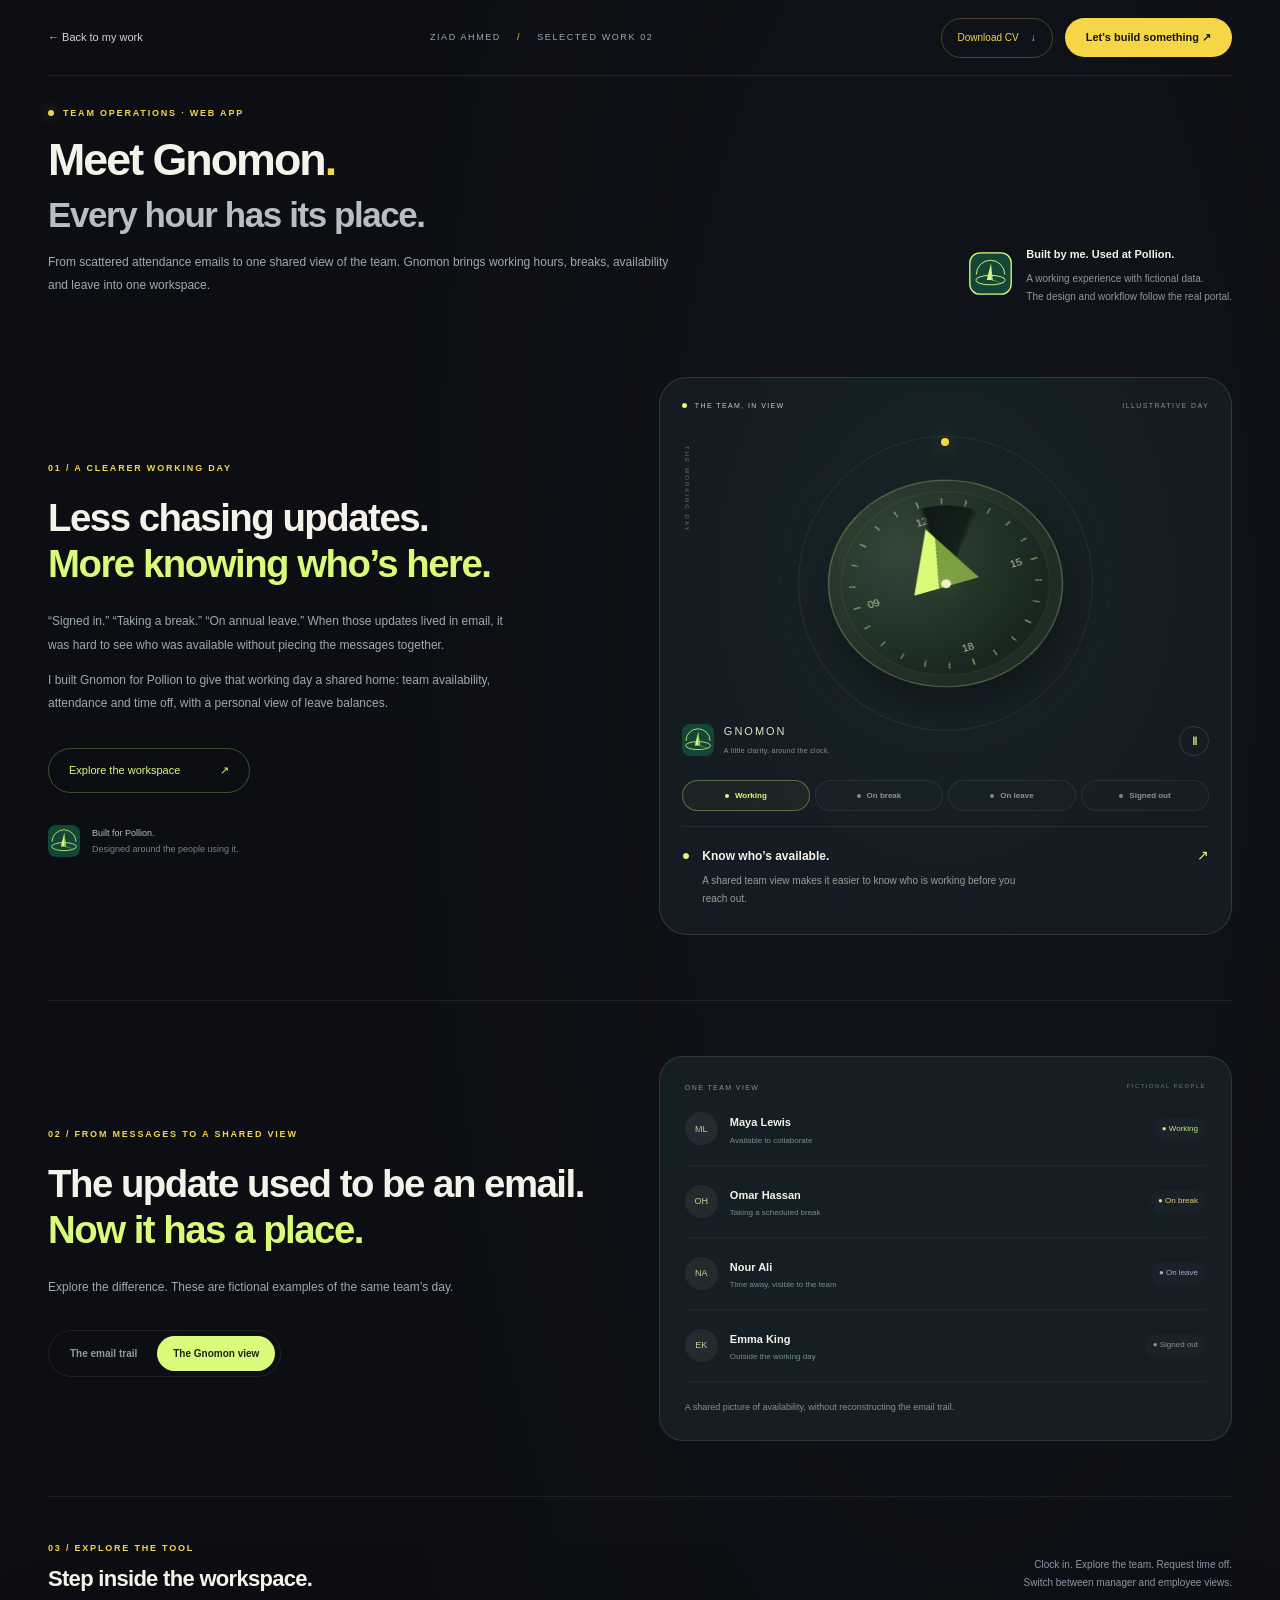
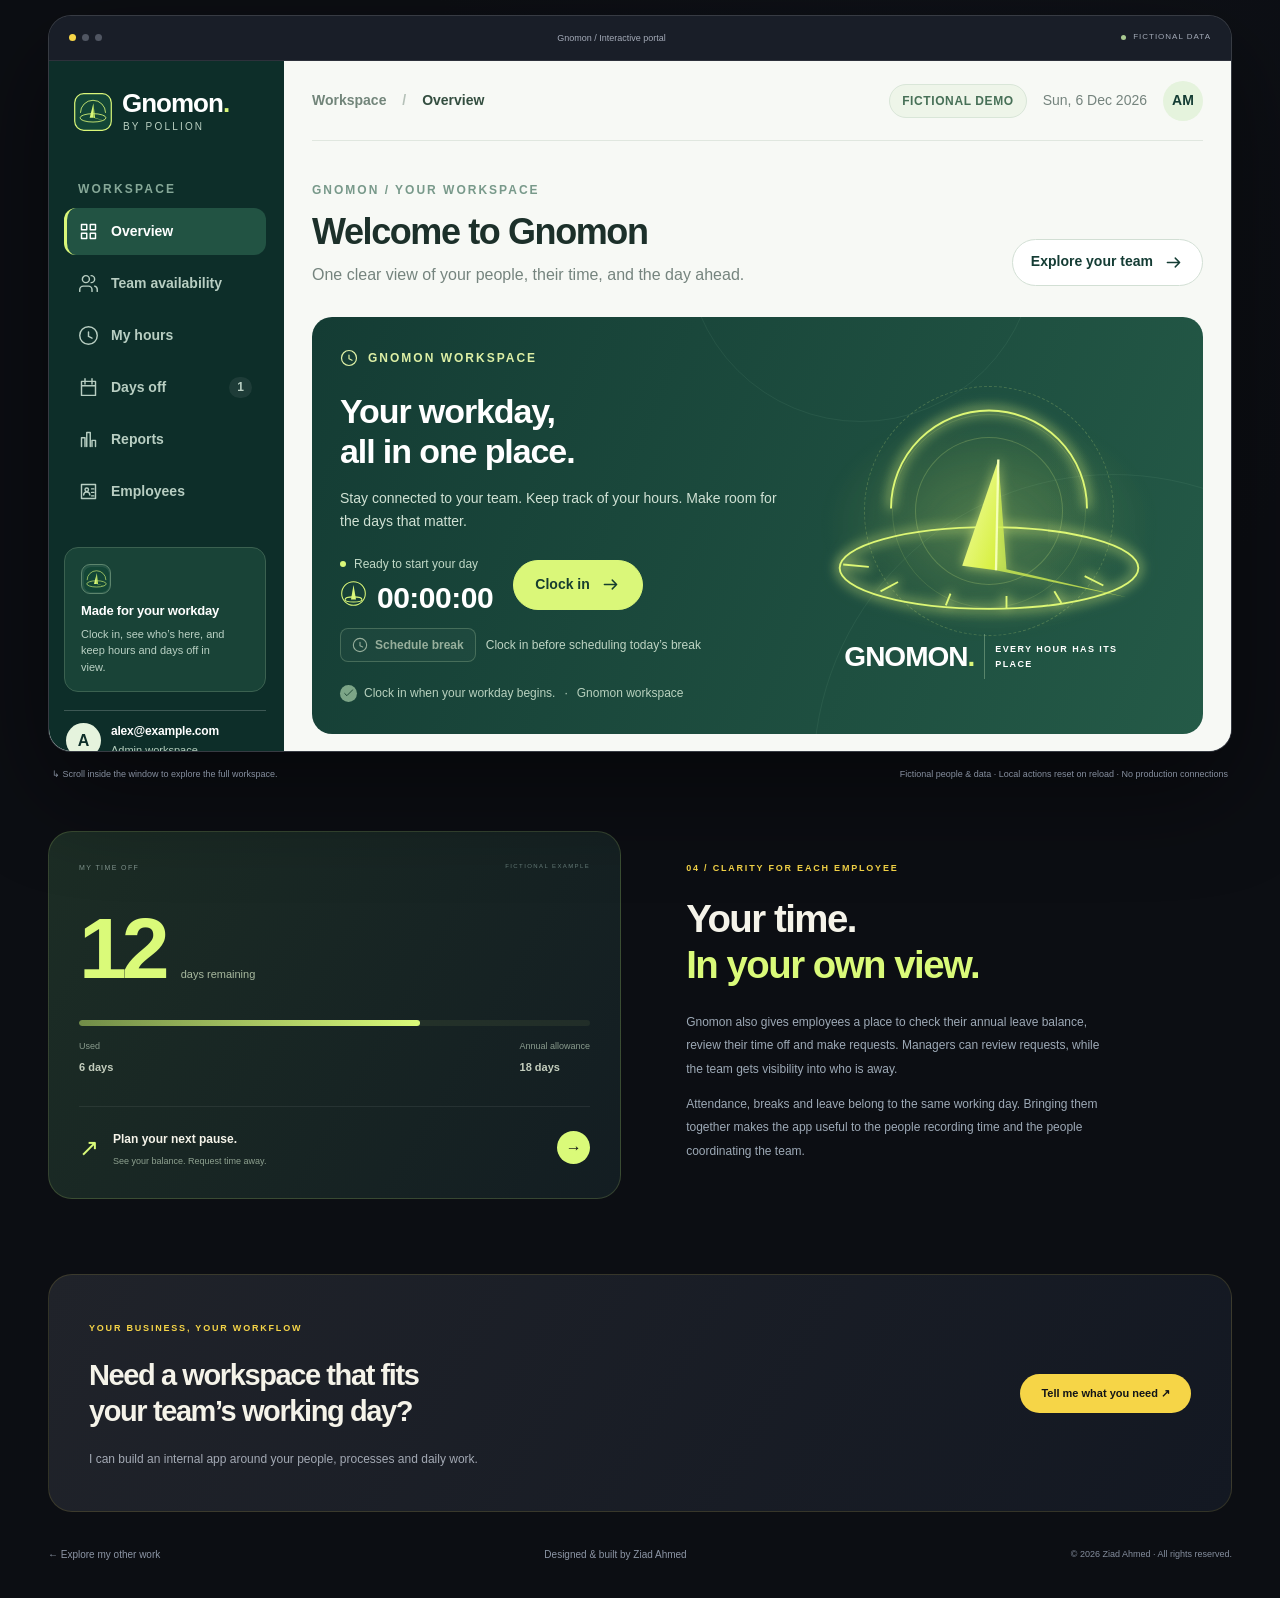
==== gnomon/index.html @ 4855fdbf "Add gnomon portfolio demo files" ====
<!doctype html>
<html lang="en"><head><meta charset="utf-8"><meta name="viewport" content="width=device-width,initial-scale=1"><meta name="theme-color" content="#0c0e13"><meta name="description" content="Explore Gnomon, the team operations app I built for Pollion, in an interactive portal with fictional data."><title>Gnomon — A system I built for Pollion | Ziad Ahmed</title><link rel="icon" href="mark-favicon.svg"><link rel="stylesheet" href="../pulse/showcase.css"><link rel="stylesheet" href="day-story.css"><script src="day-story.js" defer></script><script src="showcase.js" defer></script><link rel="stylesheet" href="../cv-download.css"></head>
<body><header class="page-nav"><a class="back" href="../index.html#systems">← Back to my work</a><span>ZIAD AHMED <i>/</i> SELECTED WORK 02</span><div class="page-nav-actions"><a class="page-cv" href="../downloads/Ziad-Ahmed-CV.pdf" download="Ziad-Ahmed-CV.pdf">Download CV <span aria-hidden="true">↓</span></a><a class="contact" href="mailto:ziadahmedabdulsalam4@gmail.com?subject=Let%27s%20build%20a%20tool%20like%20Gnomon">Let's build something ↗</a></div></header>
<main><section class="intro"><div class="intro-copy"><div class="eyebrow"><span></span> TEAM OPERATIONS · WEB APP</div><h1>Meet Gnomon<span>.</span><br><em>Every hour has its place.</em></h1><p>From scattered attendance emails to one shared view of the team. Gnomon brings working hours, breaks, availability and leave into one workspace.</p></div><aside class="built-for"><img src="mark-main.svg" alt="Gnomon logo"><div><strong>Built by me. Used at Pollion.</strong><p>A working experience with fictional data.<br>The design and workflow follow the real portal.</p></div></aside></section>
<section class="day-story" aria-labelledby="day-title">
<div class="day-copy"><span class="section-number">01 / A CLEARER WORKING DAY</span><h2 id="day-title">Less chasing updates.<br><span>More knowing who’s here.</span></h2><p>“Signed in.” “Taking a break.” “On annual leave.” When those updates lived in email, it was hard to see who was available without piecing the messages together.</p><p>I built Gnomon for Pollion to give that working day a shared home: team availability, attendance and time off, with a personal view of leave balances.</p><a class="day-cta" href="#workspace">Explore the workspace <span>↗</span></a><div class="day-credit"><img src="mark.svg" alt=""><span>Built for Pollion.<br><strong>Designed around the people using it.</strong></span></div></div>
<div class="day-observatory"><div class="observatory-top"><span><i></i> THE TEAM, IN VIEW</span><span>ILLUSTRATIVE DAY</span></div>
<div class="dial-stage"><div class="dial-orbit orbit-one"></div><div class="dial-orbit orbit-two"></div><span class="dial-word word-am">THE WORKING DAY</span><div class="sundial" role="img" aria-label="Animated Gnomon sundial representing a shared view of the working day"><div class="dial-ticks"></div><span class="dial-n n12">12</span><span class="dial-n n3">15</span><span class="dial-n n6">18</span><span class="dial-n n9">09</span><div class="dial-shadow"></div><div class="dial-gnomon"></div><div class="dial-hub"></div></div><div class="dial-sun"></div><div class="dial-label"><img src="mark.svg" alt=""><span>GNOMON<small>A little clarity, around the clock.</small></span></div><button class="dial-pause" aria-label="Pause sundial animation" aria-pressed="false">Ⅱ</button></div>
<div class="availability-selector" role="group" aria-label="Explore availability states"><button data-presence="active" aria-pressed="true"><i></i>Working</button><button data-presence="break" aria-pressed="false"><i></i>On break</button><button data-presence="leave" aria-pressed="false"><i></i>On leave</button><button data-presence="out" aria-pressed="false"><i></i>Signed out</button></div>
<div class="presence-reading" aria-live="polite"><span id="presence-symbol">●</span><div><strong id="presence-title">Know who’s available.</strong><p id="presence-copy">A shared team view makes it easier to know who is working before you reach out.</p></div><span class="presence-arrow">↗</span></div></div>
</section>
<section class="shared-day" aria-labelledby="shared-title"><div class="shared-heading"><span class="section-number">02 / FROM MESSAGES TO A SHARED VIEW</span><h2 id="shared-title">The update used to be an email.<br><span>Now it has a place.</span></h2><p>Explore the difference. These are fictional examples of the same team’s day.</p><div class="day-toggle" role="group" aria-label="Compare email updates with Gnomon"><button data-day-view="email" aria-pressed="false">The email trail</button><button data-day-view="shared" aria-pressed="true">The Gnomon view</button></div></div>
<div class="day-comparison" data-mode="shared"><div class="email-trail" hidden><div class="comparison-caption">SCATTERED UPDATES / ONE INBOX</div><article><span>09:02</span><div><strong>Maya · Signed in</strong><p>Starting my working day.</p></div><i>↗</i></article><article><span>10:20</span><div><strong>Omar · Break update</strong><p>I’ll be away for my scheduled break.</p></div><i>↗</i></article><article><span>Yesterday</span><div><strong>Nour · Annual leave</strong><p>I’m on approved leave today.</p></div><i>↗</i></article><p class="comparison-foot">Each message tells part of the story. Someone still has to connect the updates.</p></div>
<div class="shared-roster"><div class="comparison-caption">ONE TEAM VIEW <span>FICTIONAL PEOPLE</span></div><div class="roster-person"><span class="person-avatar">ML</span><div><strong>Maya Lewis</strong><small>Available to collaborate</small></div><span class="person-state active">● Working</span></div><div class="roster-person"><span class="person-avatar">OH</span><div><strong>Omar Hassan</strong><small>Taking a scheduled break</small></div><span class="person-state break">● On break</span></div><div class="roster-person"><span class="person-avatar">NA</span><div><strong>Nour Ali</strong><small>Time away, visible to the team</small></div><span class="person-state leave">● On leave</span></div><div class="roster-person"><span class="person-avatar">EK</span><div><strong>Emma King</strong><small>Outside the working day</small></div><span class="person-state out">● Signed out</span></div><p class="comparison-foot">A shared picture of availability, without reconstructing the email trail.</p></div></div></section>
<section id="workspace" class="portal-stage" aria-label="Interactive Gnomon portal"><div class="stage-heading"><div><span class="section-number">03 / EXPLORE THE TOOL</span><h2>Step inside the workspace.</h2></div><p>Clock in. Explore the team. Request time off.<br>Switch between manager and employee views.</p></div><div class="portal-frame"><div class="window-bar"><span class="window-dots" aria-hidden="true"><i></i><i></i><i></i></span><span>Gnomon / Interactive portal</span><span class="mock-badge"><i></i> FICTIONAL DATA</span></div><iframe id="gnomon-portal" name="gnomon-portal" src="portal.html#overview" title="Interactive Gnomon workspace with fictional attendance data" loading="eager"></iframe></div><div class="portal-caption"><span>↳ Scroll inside the window to explore the full workspace.</span><span>Fictional people & data · Local actions reset on reload · No production connections</span></div></section>
<section class="leave-story"><div class="leave-visual"><div class="comparison-caption">MY TIME OFF <span>FICTIONAL EXAMPLE</span></div><div class="leave-number">12<span>days remaining</span></div><div class="leave-meter"><i></i></div><div class="leave-totals"><span>Used <strong>6 days</strong></span><span>Annual allowance <strong>18 days</strong></span></div><div class="leave-request"><span>↗</span><div><strong>Plan your next pause.</strong><small>See your balance. Request time away.</small></div><button data-view="leave" aria-label="Explore time off in the Gnomon demo">→</button></div></div><div class="leave-copy"><span class="section-number">04 / CLARITY FOR EACH EMPLOYEE</span><h2>Your time.<br><span>In your own view.</span></h2><p>Gnomon also gives employees a place to check their annual leave balance, review their time off and make requests. Managers can review requests, while the team gets visibility into who is away.</p><p>Attendance, breaks and leave belong to the same working day. Bringing them together makes the app useful to the people recording time and the people coordinating the team.</p></div></section>
<section class="closing"><div><span class="section-number">YOUR BUSINESS, YOUR WORKFLOW</span><h2>Need a workspace that fits<br>your team’s working day?</h2><p>I can build an internal app around your people, processes and daily work.</p></div><a class="contact" href="mailto:ziadahmedabdulsalam4@gmail.com?subject=A%20custom%20business%20tool">Tell me what you need ↗</a></section></main><footer><a href="../index.html#systems">← Explore my other work</a><span>Designed & built by Ziad Ahmed</span><span style="display:block;font-size:9px;color:#858e9e">© 2026 Ziad Ahmed · All rights reserved.</span></footer></body></html>
---- pulse/showcase.css ----
@font-face{font-family:Inter;src:url('../assets/fonts/inter-400.ttf');font-weight:400;font-display:swap}@font-face{font-family:Inter;src:url('../assets/fonts/inter-700.ttf');font-weight:600 700;font-display:swap}@font-face{font-family:Manrope;src:url('../assets/fonts/manrope-extrabold.ttf');font-weight:800;font-display:swap}*{box-sizing:border-box}html{scroll-behavior:smooth}body{margin:0;background:#0c0e13;color:#f5f3e9;font:14px/1.6 Inter,sans-serif;background-image:radial-gradient(ellipse at 75% 20%,#1d243241,transparent 47%)}a{color:inherit;text-decoration:none}button,a{ -webkit-tap-highlight-color:transparent}a:focus-visible,button:focus-visible,iframe:focus-visible{outline:2px solid #f6d547;outline-offset:5px}.page-nav,main,footer{width:min(1320px,calc(100% - 96px));margin:auto}.page-nav{height:76px;display:flex;align-items:center;justify-content:space-between;border-bottom:1px solid #ffffff12;font-size:11px}.page-nav>span{color:#a2a6af;font-size:9px;letter-spacing:1.6px}.page-nav i{margin:0 12px;font-style:normal;color:#f6d547}.back{color:#d4d5d8}.contact,button{display:inline-flex;align-items:center;justify-content:center;gap:28px;padding:12px 20px;border:1px solid #f6d54745;border-radius:999px;background:#f6d547;color:#121417;font:600 11px Inter,sans-serif;cursor:pointer;transition:transform .2s,box-shadow .2s}.contact:hover,button:hover{transform:translateY(-3px);box-shadow:0 8px 30px #f6d54718}.intro{display:flex;justify-content:space-between;align-items:end;gap:60px;padding:30px 0 20px}.intro-copy{max-width:730px}.eyebrow,.section-number{font-size:9px;font-weight:600;letter-spacing:1.8px;color:#f6d547}.eyebrow{display:flex;align-items:center;gap:9px}.eyebrow>span{height:6px;width:6px;background:#f6d547;border-radius:50%;box-shadow:0 0 15px #f6d54777}h1{font:800 clamp(32px,3.5vw,51px)/1.15 Manrope,sans-serif;letter-spacing:-2px;margin:14px 0}h1>span,h2>span{color:#f6d547}h1 em{font-style:normal;color:#b8bdc8;font-size:.78em;letter-spacing:-1.4px}.intro-copy>p,.explanation-heading>p,.closing p{color:#a3a9b4;line-height:1.9;font-size:12px;max-width:630px}.built-for{display:flex;align-items:center;gap:14px;flex-shrink:0;padding-bottom:3px}.built-for img{width:43px;height:43px}.built-for strong{font-size:11px}.built-for p{font-size:10px;color:#8d96a6;line-height:1.8;margin:6px 0 0}.portal-stage{scroll-margin-top:24px}.stage-heading{display:flex;justify-content:space-between;align-items:end;padding:23px 0}.stage-heading h2{font:800 22px Manrope,sans-serif;letter-spacing:-.7px;margin:8px 0 0}.stage-heading>p{font-size:10px;color:#8d96a6;text-align:right;margin:0;line-height:1.8}.portal-frame{border:1px solid #ffffff25;border-radius:23px;overflow:hidden;box-shadow:0 40px 100px #0007,0 0 80px #f6d54704;background:#151a23}.window-bar{height:45px;display:flex;align-items:center;justify-content:space-between;padding:0 20px;border-bottom:1px solid #ffffff16;background:#191e28;font-size:9px;color:#a3aab7}.window-dots{display:flex;gap:6px}.window-dots i{width:7px;height:7px;border-radius:50%;background:#505662}.window-dots i:first-child{background:#f6d547}.mock-badge{font-size:8px;letter-spacing:1px;display:flex;gap:7px;align-items:center}.mock-badge i{width:5px;height:5px;background:#a9c991;border-radius:50%}iframe{display:block;border:0;background:#f7f9f5;width:100%;height:690px}.portal-caption{display:flex;justify-content:space-between;gap:20px;font-size:9px;color:#858e9e;margin:15px 4px 0}.explanation{display:grid;grid-template-columns:1fr 1.1fr;gap:100px;margin:90px 0 75px;padding-top:50px;border-top:1px solid #ffffff15}.explanation-heading h2,.closing h2{font:800 35px/1.25 Manrope,sans-serif;letter-spacing:-1.4px;margin:19px 0}.explanation-heading p{max-width:380px}.explanation-heading button{margin-top:23px;background:transparent;color:#f6d547}.steps article{display:flex;gap:25px;border-bottom:1px solid #ffffff12;padding:23px 0}.steps article:first-child{padding-top:0}.steps article>span{font:800 20px Manrope,sans-serif;color:#f6d547}.steps h3{font-size:13px;margin:0 0 7px}.steps p{font-size:11px;line-height:1.9;color:#98a1b1;margin:0;max-width:430px}.closing{display:flex;justify-content:space-between;align-items:center;gap:30px;padding:40px;border:1px solid #f6d54722;background:linear-gradient(120deg,#20232a,#131822);border-radius:24px}.closing h2{font-size:29px}.closing p{margin-bottom:0}footer{display:flex;justify-content:space-between;padding:35px 0;font-size:10px;color:#8d96a6}.intro,.portal-stage,.explanation{animation:arrive .6s ease both}.portal-stage{animation-delay:.1s}@keyframes arrive{from{opacity:0;transform:translateY(15px)}to{opacity:1;transform:translateY(0)}}@media(max-width:1000px){.page-nav,main,footer{width:calc(100% - 48px)}.intro{gap:25px}.intro-copy{max-width:65%}.built-for{display:block}.built-for img{margin-bottom:8px}.explanation{gap:40px}.explanation-heading h2{font-size:30px}}@media(max-width:650px){.page-nav,main,footer{width:calc(100% - 32px)}.page-nav{height:77px}.page-nav>span{display:none}.contact,button{font-size:10px;padding:11px 15px}.intro{padding:35px 0 20px;display:block}.intro-copy{max-width:none}h1{font-size:35px;letter-spacing:-1.5px}.intro-copy>p{font-size:12px}.built-for{display:flex;margin-top:25px}.built-for img{width:35px;height:35px;margin:0}.stage-heading h2{font-size:18px}.stage-heading>p{display:none}.portal-frame{border-radius:17px}.window-bar{padding:0 12px;font-size:8px}.window-dots{gap:4px}.window-dots i{width:5px;height:5px}.mock-badge{font-size:6px;letter-spacing:.5px}iframe{height:660px}.portal-caption{display:block;font-size:8px}.portal-caption span{display:block;margin:6px 0}.explanation{grid-template-columns:1fr;margin:55px 0 40px;padding-top:35px;gap:35px}.explanation-heading h2{font-size:29px}.closing{display:block;padding:25px}.closing h2{font-size:25px}.closing .contact{margin-top:24px}footer{font-size:8px;gap:15px}}@media(prefers-reduced-motion:reduce){html{scroll-behavior:auto}*,*:before,*:after{animation:none!important;transition:none!important}}
/* Pulse's project-to-client learning story. */
.pulse-loop{display:flex;align-items:center;justify-content:space-between;gap:12px;border-top:1px solid #ffffff14;border-bottom:1px solid #ffffff14;padding:19px 0;margin:0 0 12px}.pulse-loop>span{font-size:7px;letter-spacing:.8px;color:#a5acb8}.pulse-loop>i{font-style:normal;color:#e2cc69;font-size:14px}.pulse-loop>span:first-child,.pulse-loop>span:last-child{color:#e3d891}.explanation-heading p.pulse-demo-context{font-size:9px;color:#7e899b;line-height:1.8;margin-top:18px}.pulse-client-story{display:grid;grid-template-columns:1fr 1.1fr;gap:100px;padding:45px 0 65px;border-top:1px solid #ffffff15}.pulse-client-heading h2,.pulse-success h2{font:800 35px/1.25 Manrope,sans-serif;letter-spacing:-1.4px;margin:19px 0}.pulse-client-heading h2>span,.pulse-success h2>span{color:#f6d547}.pulse-client-heading>p{font-size:12px;line-height:1.9;color:#a3a9b4;max-width:410px}.pulse-client-heading>button{margin-top:20px;background:transparent;color:#f6d547}.pulse-client-signals{display:grid;gap:14px}.pulse-client-signals article{padding:23px 25px;border:1px solid #ffffff13;border-radius:17px;background:linear-gradient(130deg,#202734,#151c26)}.pulse-client-signals article>span{font-size:7px;letter-spacing:1.5px;color:#c6b574}.pulse-client-signals h3{font-size:14px;line-height:1.5;margin:13px 0 9px}.pulse-client-signals p{font-size:11px;line-height:1.8;color:#98a4b6;margin:0}.pulse-success{padding:45px 0 65px;border-top:1px solid #ffffff15}.pulse-success-heading{display:flex;justify-content:space-between;gap:60px;align-items:center;margin-bottom:25px}.pulse-success-heading>p{font-size:12px;line-height:1.9;color:#9ba6b7;max-width:425px}.pulse-success-grid{display:grid;grid-template-columns:repeat(3,1fr);gap:18px}.pulse-success-grid article{padding:26px;border:1px solid #ffffff16;border-radius:18px;background:#181f2b}.pulse-success-grid article>span{color:#e5d17a;font-size:24px}.pulse-success-grid h3{font-size:15px;line-height:1.4;margin:18px 0 13px}.pulse-success-grid p{font-size:11px;line-height:1.9;color:#9aa5b6;margin:0}.pulse-success-footer{display:flex;align-items:center;justify-content:space-between;gap:35px;margin-top:25px}.pulse-success-footer>p{font-size:10px;line-height:1.9;color:#8391a5;max-width:670px}.pulse-success-footer>button{flex-shrink:0;background:transparent;color:#f6d547}@media(max-width:1000px){.pulse-loop{gap:8px;flex-wrap:wrap;justify-content:start}.pulse-loop>span{font-size:6px}.pulse-client-story{gap:40px}.pulse-client-heading h2,.pulse-success h2{font-size:30px}.pulse-success-heading{gap:30px}.pulse-success-grid article{padding:22px}}@media(max-width:650px){.pulse-loop{gap:8px 10px;padding:17px 0}.pulse-loop>span{font-size:6px;letter-spacing:.4px}.pulse-loop>i{font-size:11px}.pulse-client-story{grid-template-columns:1fr;padding:35px 0 40px;gap:28px}.pulse-client-heading h2,.pulse-success h2{font-size:29px}.pulse-client-heading>p{font-size:12px}.pulse-client-signals article{padding:22px}.pulse-client-signals p{font-size:12px}.pulse-success{padding:35px 0 40px}.pulse-success-heading{display:block;margin-bottom:25px}.pulse-success-heading>p{font-size:12px}.pulse-success-grid{grid-template-columns:1fr;gap:13px}.pulse-success-grid article{padding:23px}.pulse-success-grid p{font-size:12px}.pulse-success-footer{display:block}.pulse-success-footer>p{font-size:10px}.pulse-success-footer>button{margin-top:12px}}
---- gnomon/day-story.css ----
.day-story{display:grid;grid-template-columns:1fr 1.05fr;gap:65px;align-items:center;padding:48px 0 65px}.day-copy h2,.shared-heading h2,.leave-copy h2{font:800 clamp(27px,3vw,42px)/1.2 Manrope,sans-serif;letter-spacing:-1.5px;margin:18px 0 23px}.day-copy h2 span,.shared-heading h2 span,.leave-copy h2 span{color:#dafa79}.day-copy p,.shared-heading>p,.leave-copy p{color:#9da9b6;font-size:12px;line-height:1.95;max-width:475px}.day-cta{display:inline-flex;align-items:center;gap:40px;margin-top:20px;padding:13px 20px;border:1px solid #dafa7944;border-radius:99px;color:#dafa79;font-size:11px;transition:background .2s}.day-cta:hover{background:#dafa790c}.day-credit{display:flex;gap:12px;align-items:center;margin-top:32px}.day-credit img{width:32px;height:32px}.day-credit span{color:#b9c1bd;font-size:9px;line-height:1.8}.day-credit strong{font-weight:400;color:#75858b}.day-observatory{position:relative;border:1px solid #ffffff20;border-radius:28px;background:radial-gradient(ellipse at 50% 35%,#1c473138,transparent 70%),#141b23;padding:22px;overflow:hidden}.observatory-top,.comparison-caption{display:flex;justify-content:space-between;gap:10px;color:#81948e;font-size:7px;letter-spacing:1.4px}.observatory-top>span:first-child{display:flex;gap:8px;align-items:center;color:#c3cfbc}.observatory-top i{width:5px;height:5px;background:#dafa79;border-radius:50%}.dial-stage{height:345px;position:relative;display:grid;place-items:center;isolation:isolate}.sundial{position:relative;width:235px;height:235px;border-radius:50%;background:radial-gradient(circle at 36% 29%,#344739,#17271e 68%);border:1px solid #c3db8d70;box-shadow:0 22px 38px #0005,inset 0 0 0 12px #0d171950,inset 0 0 0 13px #aec58c1c;transform:rotateX(28deg) rotate(-18deg)}.dial-ticks{position:absolute;inset:20px;border-radius:50%;background:repeating-conic-gradient(#b2cc7c88 0deg 1deg,transparent 1deg 15deg);mask:radial-gradient(circle,transparent 65%,#000 66%)}.dial-n{position:absolute;font:400 11px Inter,sans-serif;color:#b9c7a3}.n12{top:37px;left:calc(50% - 7px)}.n3{right:36px;top:calc(50% - 7px)}.n6{bottom:35px;left:calc(50% - 7px)}.n9{left:35px;top:calc(50% - 7px)}.dial-shadow{position:absolute;inset:28px;border-radius:50%;background:conic-gradient(from 0deg,transparent 0deg,#020909aa 4deg,#02090988 35deg,transparent 40deg);animation:sun-cycle 24s linear infinite;transition:transform 1s}.dial-gnomon{position:absolute;left:calc(50% - 34px);top:52px;width:68px;height:68px;clip-path:polygon(50% 0,100% 100%,0 100%);background:linear-gradient(104deg,#dafa79 0 50%,#7c9f42 50%);filter:drop-shadow(4px 8px 3px #0005)}.dial-hub{position:absolute;left:calc(50% - 5px);top:calc(50% - 5px);width:10px;height:10px;background:#ebf3c5;border-radius:50%;box-shadow:0 0 20px #dafa7955}.dial-orbit{position:absolute;width:295px;height:295px;border:1px solid #cadf9216;border-radius:50%;z-index:-1}.orbit-two{width:330px;height:330px;border-style:dashed;opacity:.6}.dial-sun{position:absolute;left:calc(50% - 4px);top:27px;width:8px;height:8px;background:#f6d547;border-radius:50%;box-shadow:0 0 20px #f6d54777;transform-origin:4px 146px;animation:sun-cycle 24s linear infinite}.dial-word{position:absolute;left:0;top:35px;writing-mode:vertical-rl;font-size:6px;letter-spacing:2px;color:#617669}.dial-label{position:absolute;bottom:0;left:0;display:flex;gap:10px;align-items:center}.dial-label img{width:32px;height:32px}.dial-label span{font-size:11px;letter-spacing:2px;color:#d8e7c3}.dial-label small{display:block;font-size:7px;color:#839385;letter-spacing:.3px;margin-top:4px}.dial-pause{position:absolute;right:0;bottom:0;width:30px;height:30px;padding:0;background:transparent;border-color:#dafa7925;color:#bad77b;font-size:11px}.day-observatory.paused .dial-shadow,.day-observatory.paused .dial-sun{animation-play-state:paused}.availability-selector{display:flex;gap:5px;margin:24px 0 15px}.availability-selector button{flex:1;gap:6px;font-size:8px;padding:10px 5px;min-width:0;border-color:#ffffff12;background:#ffffff03;color:#87978e}.availability-selector button i{width:4px;height:4px;border-radius:50%;background:#7f8b8c}.availability-selector button[aria-pressed=true]{color:#dafa79;border-color:#dafa7955;background:#dafa790b}.availability-selector button[aria-pressed=true] i{background:#dafa79}.presence-reading{display:flex;gap:12px;padding:17px 0 0;border-top:1px solid #ffffff12;min-height:86px}.presence-reading>span:first-child{color:#dafa79;font-size:14px}.presence-reading strong{font-size:12px}.presence-reading p{font-size:10px;line-height:1.8;color:#94a197;margin:5px 0 0;max-width:330px}.presence-arrow{margin-left:auto;color:#dafa79}.shared-day{display:grid;grid-template-columns:1fr 1.05fr;gap:65px;align-items:center;padding:55px 0;border-top:1px solid #ffffff12}.day-toggle{display:inline-flex;padding:5px;border:1px solid #ffffff15;border-radius:99px;gap:4px;margin-top:18px}.day-toggle button{background:transparent;border-color:transparent;color:#8e9c9e;font-size:10px;padding:11px 15px;gap:0}.day-toggle button[aria-pressed=true]{background:#dafa79;color:#15271e}.day-comparison{min-height:363px;border:1px solid #ffffff1c;border-radius:24px;padding:25px;background:#151e25}.comparison-caption span{font-size:6px;color:#667c79}.roster-person{display:flex;gap:12px;align-items:center;padding:17px 0;border-bottom:1px solid #ffffff0c}.person-avatar{width:33px;height:33px;background:#c9dba512;color:#bed298;border-radius:50%;display:grid;place-items:center;font-size:9px}.roster-person>div{flex:1}.roster-person strong{font-size:11px}.roster-person small{display:block;color:#788d8e;font-size:8px;margin-top:2px}.person-state{font-size:8px;white-space:nowrap;padding:5px 8px;border-radius:99px;background:#ffffff04}.person-state.active{color:#c5e787}.person-state.break{color:#e4cd79}.person-state.leave{color:#afa5ce}.person-state.out{color:#859396}.comparison-foot{font-size:9px;line-height:1.8;color:#849490;margin:17px 0 0}.email-trail article{display:flex;gap:13px;border:1px solid #ffffff10;border-radius:12px;background:#1d2730;padding:16px;margin-top:13px;transform:rotate(-1deg)}.email-trail article:nth-child(3){transform:rotate(1deg)}.email-trail article>span{font-size:7px;color:#7d8d9b;min-width:40px}.email-trail article strong{font-size:11px;color:#c6cfd0}.email-trail article p{font-size:9px;color:#85949d;margin:5px 0 0}.email-trail article>i{margin-left:auto;color:#a19167;font-style:normal}.leave-story{display:grid;grid-template-columns:1.05fr 1fr;gap:65px;align-items:center;padding:50px 0 75px}.leave-visual{border:1px solid #dafa792a;border-radius:24px;padding:30px;background:linear-gradient(120deg,#1c2d25,#131d22)}.leave-number{font:800 86px/1.2 Manrope,sans-serif;color:#dafa79;margin:24px 0 20px;letter-spacing:-5px}.leave-number>span{font:400 11px Inter,sans-serif;letter-spacing:0;color:#a8b99f;margin-left:16px}.leave-meter{height:6px;background:#dafa7910;border-radius:99px;overflow:hidden}.leave-meter>i{display:block;width:66.666%;height:100%;background:linear-gradient(90deg,#718c48,#dafa79);border-radius:inherit}.leave-totals{display:flex;justify-content:space-between;color:#899b8d;font-size:9px;margin-top:13px}.leave-totals strong{display:block;font-size:11px;color:#c4cebe;margin-top:5px}.leave-request{margin-top:30px;padding-top:20px;border-top:1px solid #ffffff12;display:flex;gap:14px;align-items:center}.leave-request>span{color:#dafa79;font-size:24px}.leave-request strong{font-size:12px}.leave-request small{display:block;font-size:9px;color:#8da08f;margin-top:4px}.leave-request button{margin-left:auto;padding:0;width:33px;height:33px;background:#dafa79;border-color:transparent;font-size:16px}.leave-copy p{max-width:430px}.portal-stage{padding-top:15px;border-top:1px solid #ffffff12}@keyframes sun-cycle{to{rotate:360deg}}@media(max-width:1000px){.day-story,.shared-day,.leave-story{gap:30px}.day-observatory{padding:17px}.availability-selector button{font-size:7px}.dial-stage{height:320px}.dial-orbit{width:260px;height:260px}.orbit-two{width:290px;height:290px}.sundial{width:220px;height:220px}.dial-sun{top:25px;transform-origin:4px 135px}.day-comparison{padding:20px}.person-state{padding:4px}.roster-person{gap:8px}}@media(max-width:700px){.day-story,.shared-day,.leave-story{grid-template-columns:1fr;gap:28px}.day-story{padding:25px 0 45px}.day-copy h2,.shared-heading h2,.leave-copy h2{font-size:31px}.day-copy p,.shared-heading>p,.leave-copy p{font-size:12px}.day-credit{margin-top:24px}.day-observatory{padding:20px 16px}.dial-stage{height:335px}.sundial{width:230px;height:230px}.availability-selector button{font-size:8px}.observatory-top{font-size:6px;letter-spacing:.8px}.day-comparison{min-height:355px}.shared-day{padding:40px 0}.leave-story{padding:15px 0 45px}.leave-copy{grid-row:1}.leave-visual{padding:24px}.day-toggle button{font-size:10px}.person-state{font-size:8px}.dial-word{font-size:5px}.day-label small{font-size:7px}}@media(prefers-reduced-motion:reduce){.dial-shadow,.dial-sun{animation:none}.dial-pause{display:none}}
---- cv-download.css ----
.page-nav-actions{display:flex;align-items:center;gap:12px}.page-cv{display:inline-flex;align-items:center;gap:12px;padding:11px 16px;border:1px solid #f6d54740;border-radius:999px;color:#f6d547;font-size:10px;white-space:nowrap;transition:background .2s}.page-cv:hover{background:#f6d5470c}@media(max-width:800px){.page-nav>span{display:none}}@media(max-width:450px){.page-nav-actions{gap:7px}.page-cv{font-size:9px;padding:9px 11px;gap:7px}.page-nav-actions .contact{font-size:9px;padding:10px 12px}.page-nav .back{font-size:9px}}
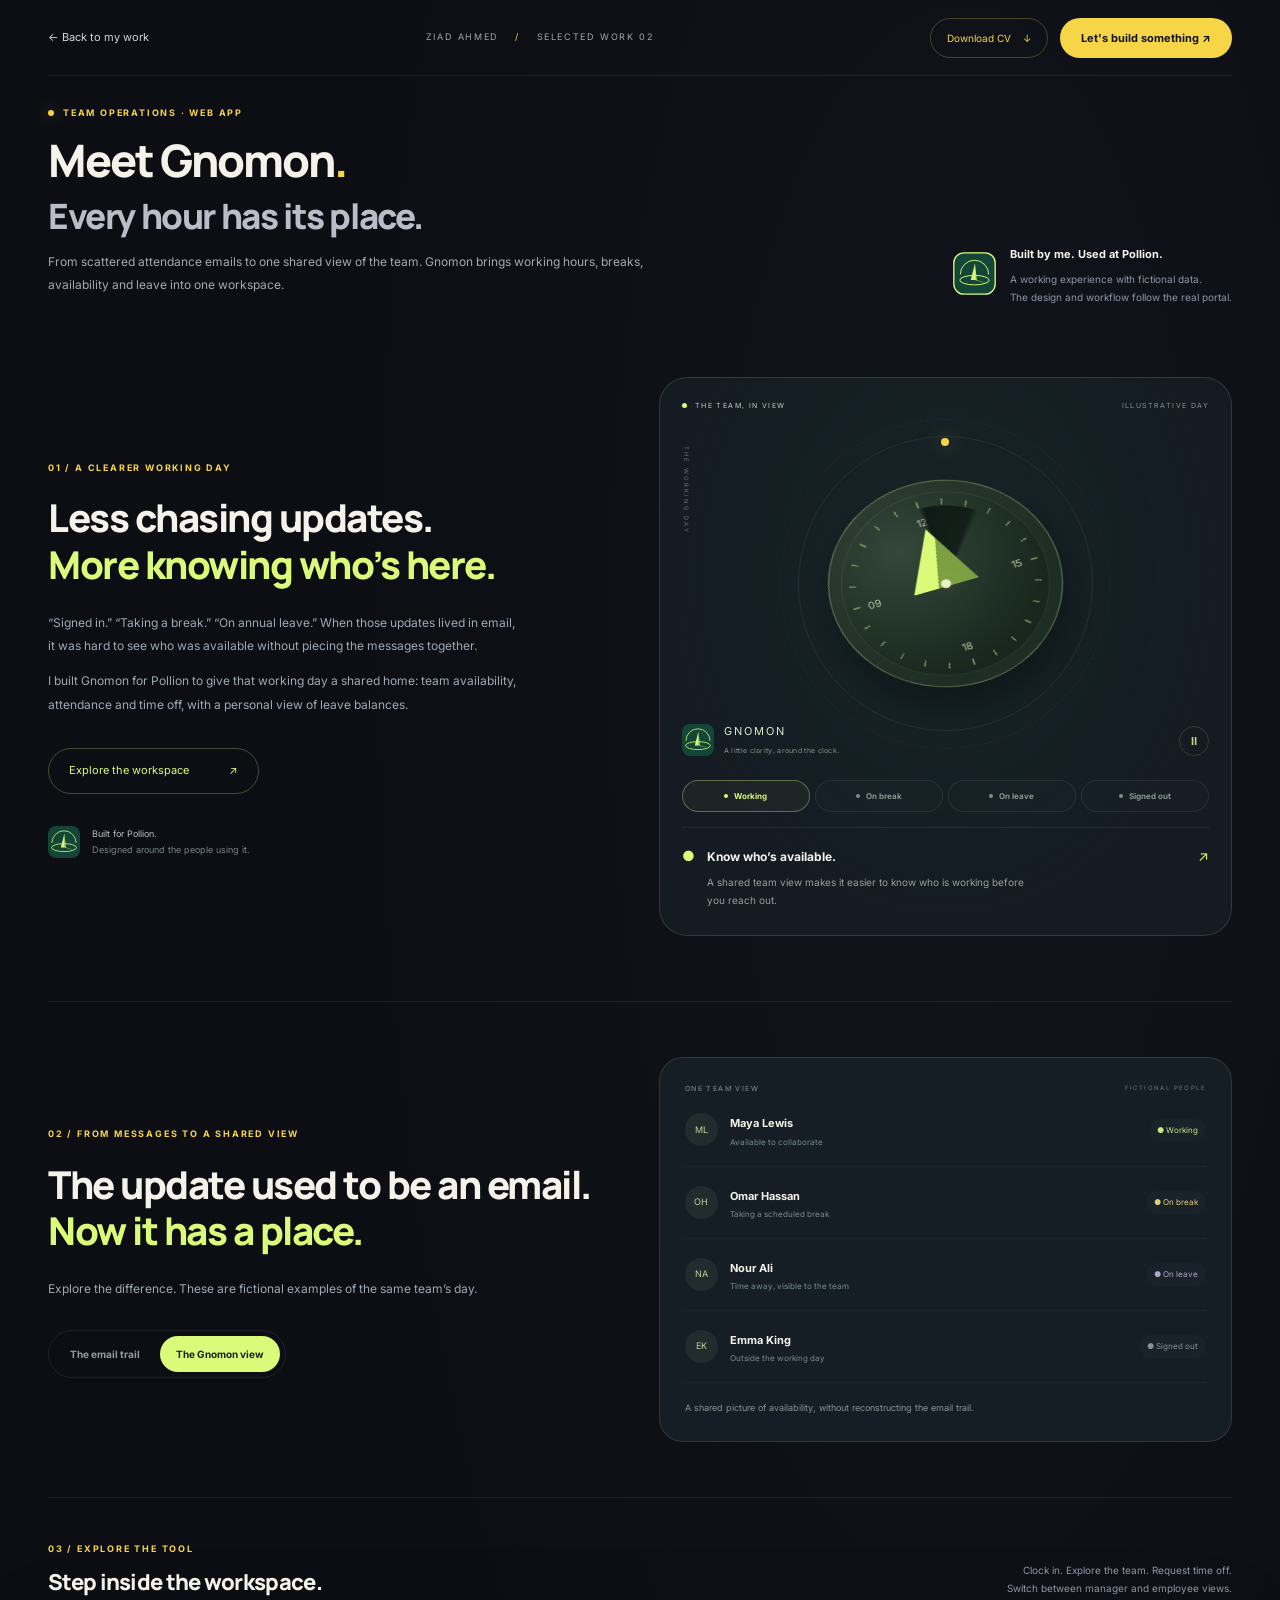
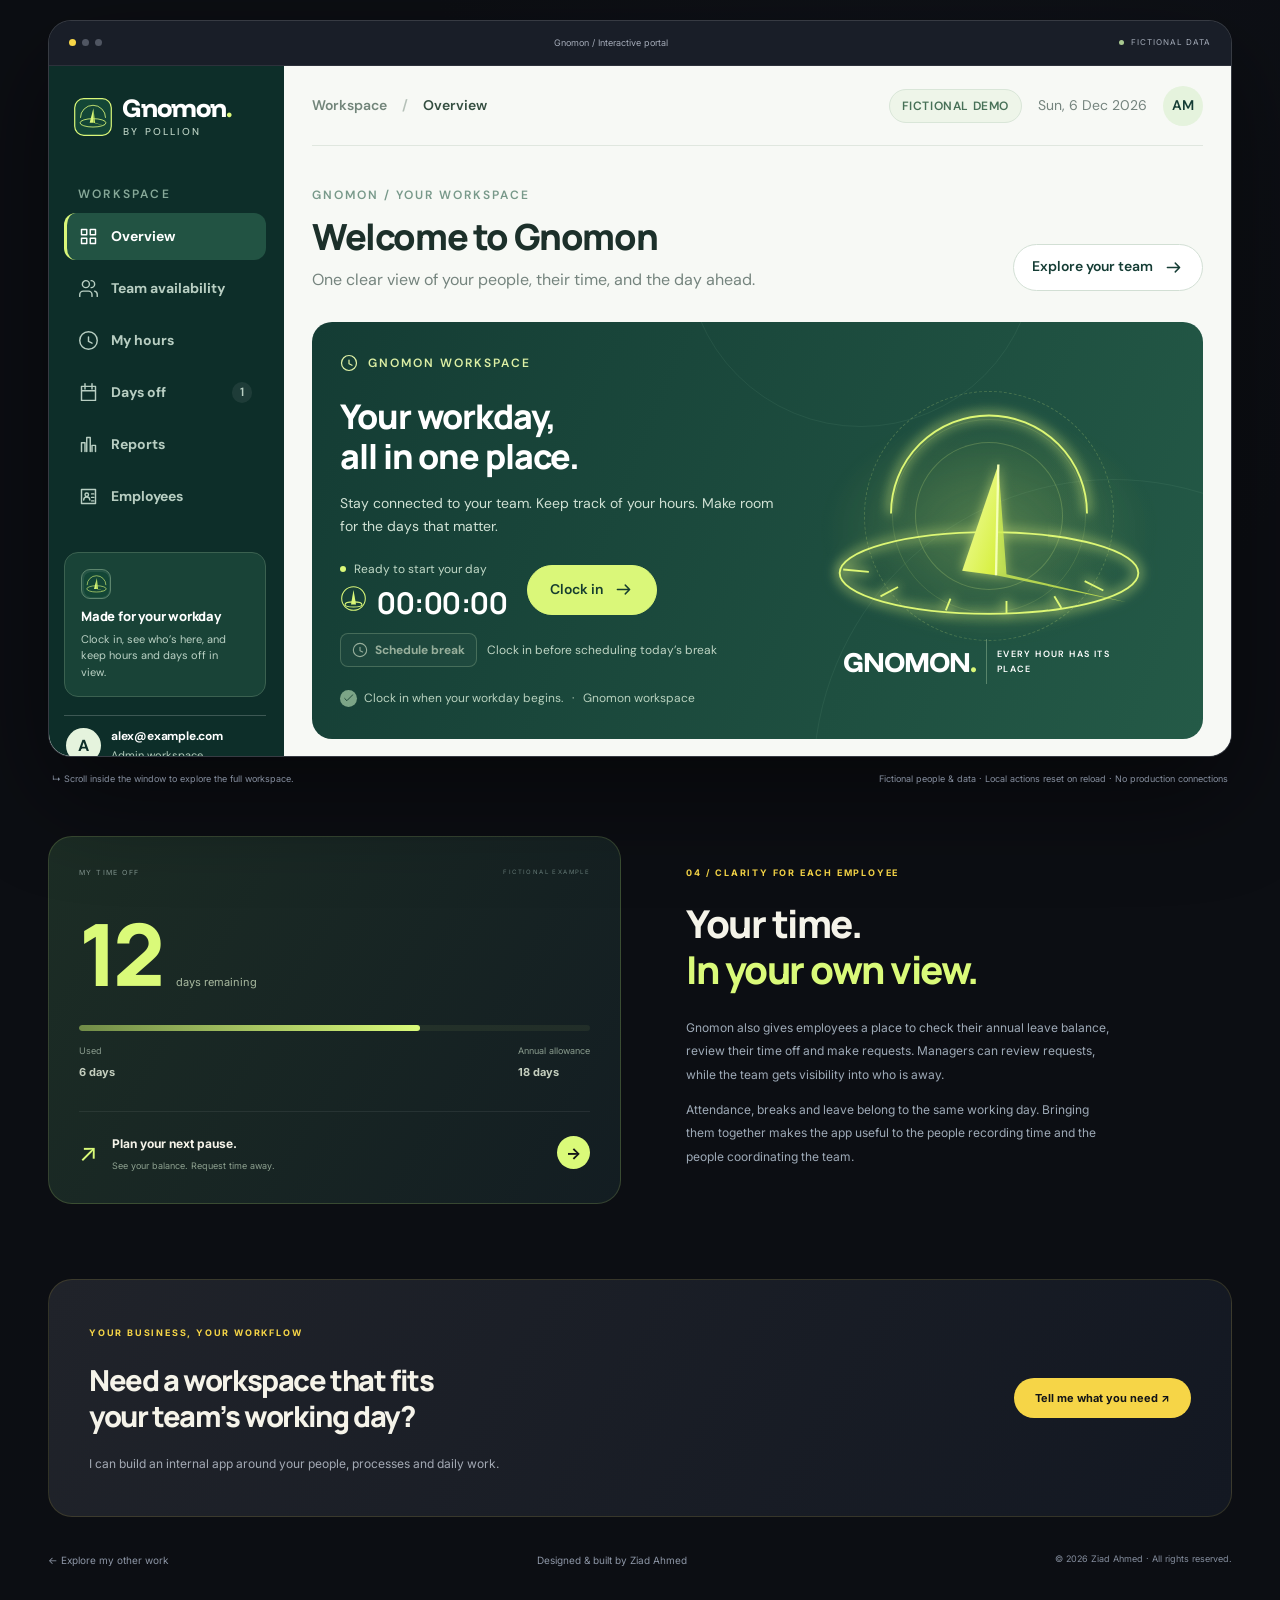
==== commit 37bdc1d6: "Reduce portal initial loading work" ====
--- a/gnomon/index.html
+++ b/gnomon/index.html
@@ -1,5 +1,5 @@
 <!doctype html>
-<html lang="en"><head><meta charset="utf-8"><meta name="viewport" content="width=device-width,initial-scale=1"><meta name="theme-color" content="#0c0e13"><meta name="description" content="Explore Gnomon, the team operations app I built for Pollion, in an interactive portal with fictional data."><title>Gnomon — A system I built for Pollion | Ziad Ahmed</title><link rel="icon" href="mark-favicon.svg"><link rel="stylesheet" href="../pulse/showcase.css"><link rel="stylesheet" href="day-story.css"><script src="day-story.js" defer></script><script src="showcase.js" defer></script><link rel="stylesheet" href="../cv-download.css"></head>
+<html lang="en"><head><meta charset="utf-8"><meta name="viewport" content="width=device-width,initial-scale=1"><meta name="theme-color" content="#0c0e13"><meta name="description" content="Explore Gnomon, the team operations app I built for Pollion, in an interactive portal with fictional data."><title>Gnomon — A system I built for Pollion | Ziad Ahmed</title><link rel="icon" href="mark-favicon.svg"><link rel="stylesheet" href="../pulse/showcase.css"><link rel="stylesheet" href="day-story.css"><script src="day-story.js" defer></script><script src="../portal-loader.js" defer></script><script src="showcase.js" defer></script><link rel="stylesheet" href="../cv-download.css"></head>
 <body><header class="page-nav"><a class="back" href="../index.html#systems">← Back to my work</a><span>ZIAD AHMED <i>/</i> SELECTED WORK 02</span><div class="page-nav-actions"><a class="page-cv" href="../downloads/Ziad-Ahmed-CV.pdf" download="Ziad-Ahmed-CV.pdf">Download CV <span aria-hidden="true">↓</span></a><a class="contact" href="mailto:ziadahmedabdulsalam4@gmail.com?subject=Let%27s%20build%20a%20tool%20like%20Gnomon">Let's build something ↗</a></div></header>
 <main><section class="intro"><div class="intro-copy"><div class="eyebrow"><span></span> TEAM OPERATIONS · WEB APP</div><h1>Meet Gnomon<span>.</span><br><em>Every hour has its place.</em></h1><p>From scattered attendance emails to one shared view of the team. Gnomon brings working hours, breaks, availability and leave into one workspace.</p></div><aside class="built-for"><img src="mark-main.svg" alt="Gnomon logo"><div><strong>Built by me. Used at Pollion.</strong><p>A working experience with fictional data.<br>The design and workflow follow the real portal.</p></div></aside></section>
 <section class="day-story" aria-labelledby="day-title">
@@ -12,6 +12,6 @@
 <section class="shared-day" aria-labelledby="shared-title"><div class="shared-heading"><span class="section-number">02 / FROM MESSAGES TO A SHARED VIEW</span><h2 id="shared-title">The update used to be an email.<br><span>Now it has a place.</span></h2><p>Explore the difference. These are fictional examples of the same team’s day.</p><div class="day-toggle" role="group" aria-label="Compare email updates with Gnomon"><button data-day-view="email" aria-pressed="false">The email trail</button><button data-day-view="shared" aria-pressed="true">The Gnomon view</button></div></div>
 <div class="day-comparison" data-mode="shared"><div class="email-trail" hidden><div class="comparison-caption">SCATTERED UPDATES / ONE INBOX</div><article><span>09:02</span><div><strong>Maya · Signed in</strong><p>Starting my working day.</p></div><i>↗</i></article><article><span>10:20</span><div><strong>Omar · Break update</strong><p>I’ll be away for my scheduled break.</p></div><i>↗</i></article><article><span>Yesterday</span><div><strong>Nour · Annual leave</strong><p>I’m on approved leave today.</p></div><i>↗</i></article><p class="comparison-foot">Each message tells part of the story. Someone still has to connect the updates.</p></div>
 <div class="shared-roster"><div class="comparison-caption">ONE TEAM VIEW <span>FICTIONAL PEOPLE</span></div><div class="roster-person"><span class="person-avatar">ML</span><div><strong>Maya Lewis</strong><small>Available to collaborate</small></div><span class="person-state active">● Working</span></div><div class="roster-person"><span class="person-avatar">OH</span><div><strong>Omar Hassan</strong><small>Taking a scheduled break</small></div><span class="person-state break">● On break</span></div><div class="roster-person"><span class="person-avatar">NA</span><div><strong>Nour Ali</strong><small>Time away, visible to the team</small></div><span class="person-state leave">● On leave</span></div><div class="roster-person"><span class="person-avatar">EK</span><div><strong>Emma King</strong><small>Outside the working day</small></div><span class="person-state out">● Signed out</span></div><p class="comparison-foot">A shared picture of availability, without reconstructing the email trail.</p></div></div></section>
-<section id="workspace" class="portal-stage" aria-label="Interactive Gnomon portal"><div class="stage-heading"><div><span class="section-number">03 / EXPLORE THE TOOL</span><h2>Step inside the workspace.</h2></div><p>Clock in. Explore the team. Request time off.<br>Switch between manager and employee views.</p></div><div class="portal-frame"><div class="window-bar"><span class="window-dots" aria-hidden="true"><i></i><i></i><i></i></span><span>Gnomon / Interactive portal</span><span class="mock-badge"><i></i> FICTIONAL DATA</span></div><iframe id="gnomon-portal" name="gnomon-portal" src="portal.html#overview" title="Interactive Gnomon workspace with fictional attendance data" loading="eager"></iframe></div><div class="portal-caption"><span>↳ Scroll inside the window to explore the full workspace.</span><span>Fictional people & data · Local actions reset on reload · No production connections</span></div></section>
+<section id="workspace" class="portal-stage" aria-label="Interactive Gnomon portal"><div class="stage-heading"><div><span class="section-number">03 / EXPLORE THE TOOL</span><h2>Step inside the workspace.</h2></div><p>Clock in. Explore the team. Request time off.<br>Switch between manager and employee views.</p></div><div class="portal-frame"><div class="window-bar"><span class="window-dots" aria-hidden="true"><i></i><i></i><i></i></span><span>Gnomon / Interactive portal</span><span class="mock-badge"><i></i> FICTIONAL DATA</span></div><iframe id="gnomon-portal" name="gnomon-portal" data-portal-src="portal.html#overview" title="Interactive Gnomon workspace with fictional attendance data" loading="lazy"></iframe></div><div class="portal-caption"><span>↳ Scroll inside the window to explore the full workspace.</span><span>Fictional people & data · Local actions reset on reload · No production connections</span></div></section>
 <section class="leave-story"><div class="leave-visual"><div class="comparison-caption">MY TIME OFF <span>FICTIONAL EXAMPLE</span></div><div class="leave-number">12<span>days remaining</span></div><div class="leave-meter"><i></i></div><div class="leave-totals"><span>Used <strong>6 days</strong></span><span>Annual allowance <strong>18 days</strong></span></div><div class="leave-request"><span>↗</span><div><strong>Plan your next pause.</strong><small>See your balance. Request time away.</small></div><button data-view="leave" aria-label="Explore time off in the Gnomon demo">→</button></div></div><div class="leave-copy"><span class="section-number">04 / CLARITY FOR EACH EMPLOYEE</span><h2>Your time.<br><span>In your own view.</span></h2><p>Gnomon also gives employees a place to check their annual leave balance, review their time off and make requests. Managers can review requests, while the team gets visibility into who is away.</p><p>Attendance, breaks and leave belong to the same working day. Bringing them together makes the app useful to the people recording time and the people coordinating the team.</p></div></section>
 <section class="closing"><div><span class="section-number">YOUR BUSINESS, YOUR WORKFLOW</span><h2>Need a workspace that fits<br>your team’s working day?</h2><p>I can build an internal app around your people, processes and daily work.</p></div><a class="contact" href="mailto:ziadahmedabdulsalam4@gmail.com?subject=A%20custom%20business%20tool">Tell me what you need ↗</a></section></main><footer><a href="../index.html#systems">← Explore my other work</a><span>Designed & built by Ziad Ahmed</span><span style="display:block;font-size:9px;color:#858e9e">© 2026 Ziad Ahmed · All rights reserved.</span></footer></body></html>
